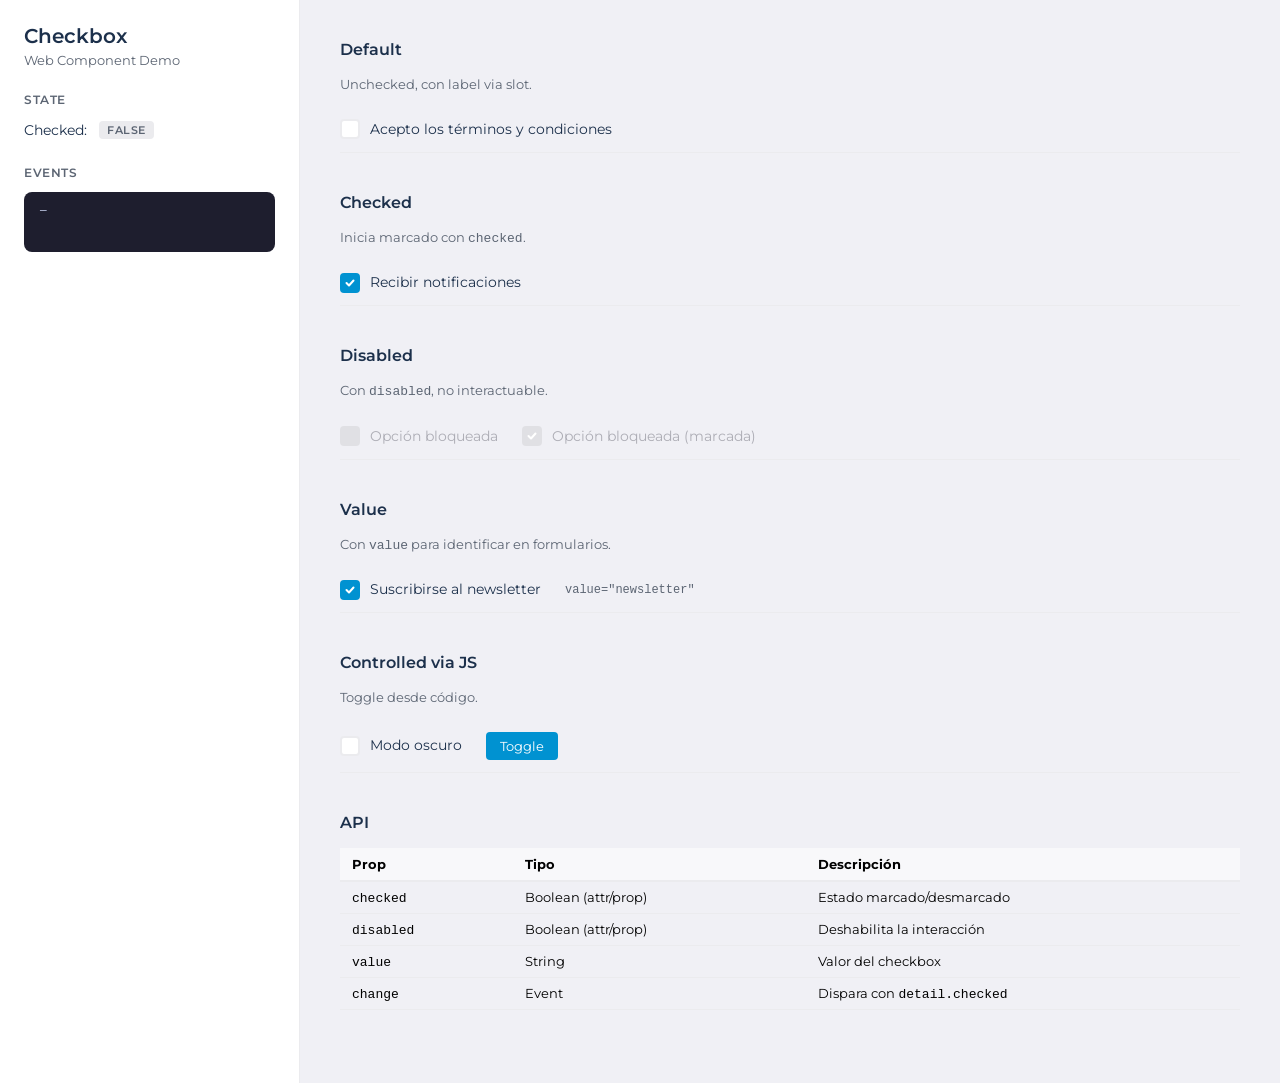
==== components/checkbox/index.html @ 19a90fbc "Add checkbox-component web component" ====
<!DOCTYPE html>
<html lang="es">
<head>
  <meta charset="UTF-8" />
  <meta name="viewport" content="width=device-width, initial-scale=1.0" />
  <title>Checkbox Component — Demo</title>
  <link href="https://fonts.googleapis.com/css2?family=Montserrat:wght@400;500;600;700&display=swap" rel="stylesheet" />
  <script type="module" src="checkbox.js"></script>
  <style>
    * { margin: 0; padding: 0; box-sizing: border-box; }
    body {
      display: flex; min-height: 100vh;
      background: #f0f0f5;
      font-family: 'Montserrat', sans-serif;
    }
    :root {
      --color-neutral-0: #FFFFFF;
      --color-primary-700: #1C304B;
      --color-primary-600: #5C6573;
      --color-primary-100: #EBEBEE;
      --color-primary-400: #ADADB5;
      --color-primary-200: #E0E0E4;
      --radius-sm: 4px;
      --radius-md: 8px;
    }
    .app { display: flex; width: 100%; }
    .aside {
      width: 300px; min-height: 100vh;
      background: var(--color-neutral-0);
      border-right: 1px solid var(--color-primary-100);
      padding: 24px; flex-shrink: 0;
    }
    .aside__title { font-size: 20px; font-weight: 600; color: var(--color-primary-700); margin-bottom: 4px; }
    .aside__subtitle { font-size: 13px; color: var(--color-primary-600); margin-bottom: 24px; }
    .aside__group { margin-bottom: 20px; }
    .aside__group-title { font-size: 12px; font-weight: 600; color: var(--color-primary-600); text-transform: uppercase; letter-spacing: 0.5px; margin-bottom: 8px; }
    .tag {
      display: inline-block;
      padding: 2px 8px;
      border-radius: var(--radius-sm);
      font-size: 11px;
      font-weight: 600;
      text-transform: uppercase;
      letter-spacing: 0.5px;
    }
    .tag--on { background: #D1F1FF; color: #0092D1; }
    .tag--off { background: var(--color-primary-100); color: var(--color-primary-600); }

    main {
      flex: 1; padding: 40px; overflow-y: auto;
    }
    .section { margin-bottom: 40px; }
    .section__title { font-size: 16px; font-weight: 600; color: var(--color-primary-700); margin-bottom: 16px; }
    .section__desc { font-size: 13px; color: var(--color-primary-600); margin-bottom: 12px; line-height: 1.5; }
    .row {
      display: flex; align-items: center; gap: 24px;
      padding: 12px 0; border-bottom: 1px solid var(--color-primary-100);
    }
    .row__label { font-size: 13px; color: var(--color-primary-600); min-width: 80px; }
    .log {
      background: #1e1e2e; color: #cdd6f4;
      font-family: 'SF Mono', monospace;
      font-size: 12px; padding: 12px 16px;
      border-radius: var(--radius-md);
      min-height: 40px;
      margin-top: 12px;
    }

    @media (max-width: 700px) {
      .app { flex-direction: column; }
      .aside { width: 100%; min-height: auto; }
      main { padding: 20px; }
    }
  </style>
</head>
<body>
  <div class="app">
    <aside class="aside">
      <div class="aside__title">Checkbox</div>
      <div class="aside__subtitle">Web Component Demo</div>

      <div class="aside__group">
        <div class="aside__group-title">State</div>
        <div style="display:flex;align-items:center;gap:12px;padding:6px 0;">
          <span style="font-size:14px;color:var(--color-primary-700);">Checked:</span>
          <span class="tag tag--off" id="stateTag">false</span>
        </div>
      </div>

      <div class="aside__group">
        <div class="aside__group-title">Events</div>
        <div class="log" id="eventLog" style="font-size:11px;min-height:60px;">—</div>
      </div>
    </aside>

    <main>
      <section class="section">
        <h2 class="section__title">Default</h2>
        <p class="section__desc">Unchecked, con label via slot.</p>
        <div class="row">
          <checkbox-component>Acepto los términos y condiciones</checkbox-component>
        </div>
      </section>

      <section class="section">
        <h2 class="section__title">Checked</h2>
        <p class="section__desc">Inicia marcado con <code>checked</code>.</p>
        <div class="row">
          <checkbox-component checked>Recibir notificaciones</checkbox-component>
        </div>
      </section>

      <section class="section">
        <h2 class="section__title">Disabled</h2>
        <p class="section__desc">Con <code>disabled</code>, no interactuable.</p>
        <div class="row">
          <checkbox-component disabled>Opción bloqueada</checkbox-component>
          <checkbox-component checked disabled>Opción bloqueada (marcada)</checkbox-component>
        </div>
      </section>

      <section class="section">
        <h2 class="section__title">Value</h2>
        <p class="section__desc">Con <code>value</code> para identificar en formularios.</p>
        <div class="row">
          <checkbox-component value="newsletter" checked>Suscribirse al newsletter</checkbox-component>
          <span style="font-size:12px;color:#5C6573;font-family:monospace;">value="newsletter"</span>
        </div>
      </section>

      <section class="section">
        <h2 class="section__title">Controlled via JS</h2>
        <p class="section__desc">Toggle desde código.</p>
        <div class="row">
          <checkbox-component id="controlled">Modo oscuro</checkbox-component>
          <button id="toggleBtn" style="padding:6px 14px;background:#0092D1;color:white;border:none;border-radius:4px;font-family:inherit;font-size:13px;cursor:pointer;">Toggle</button>
        </div>
      </section>

      <section class="section">
        <h2 class="section__title">API</h2>
        <table style="width:100%;border-collapse:collapse;font-size:13px;">
          <thead><tr><th style="text-align:left;padding:8px 12px;border-bottom:2px solid var(--color-primary-100);background:#f8f8fa;">Prop</th><th style="text-align:left;padding:8px 12px;border-bottom:2px solid var(--color-primary-100);background:#f8f8fa;">Tipo</th><th style="text-align:left;padding:8px 12px;border-bottom:2px solid var(--color-primary-100);background:#f8f8fa;">Descripción</th></tr></thead>
          <tbody>
            <tr><td style="padding:7px 12px;border-bottom:1px solid var(--color-primary-100);"><code>checked</code></td><td style="padding:7px 12px;border-bottom:1px solid var(--color-primary-100);">Boolean (attr/prop)</td><td style="padding:7px 12px;border-bottom:1px solid var(--color-primary-100);">Estado marcado/desmarcado</td></tr>
            <tr><td style="padding:7px 12px;border-bottom:1px solid var(--color-primary-100);"><code>disabled</code></td><td style="padding:7px 12px;border-bottom:1px solid var(--color-primary-100);">Boolean (attr/prop)</td><td style="padding:7px 12px;border-bottom:1px solid var(--color-primary-100);">Deshabilita la interacción</td></tr>
            <tr><td style="padding:7px 12px;border-bottom:1px solid var(--color-primary-100);"><code>value</code></td><td style="padding:7px 12px;border-bottom:1px solid var(--color-primary-100);">String</td><td style="padding:7px 12px;border-bottom:1px solid var(--color-primary-100);">Valor del checkbox</td></tr>
            <tr><td style="padding:7px 12px;border-bottom:1px solid var(--color-primary-100);"><code>change</code></td><td style="padding:7px 12px;border-bottom:1px solid var(--color-primary-100);">Event</td><td style="padding:7px 12px;border-bottom:1px solid var(--color-primary-100);">Dispara con <code>detail.checked</code></td></tr>
          </tbody>
        </table>
      </section>
    </main>
  </div>

  <script type="module">
    import './checkbox.js';

    const log = document.getElementById('eventLog');
    const stateTag = document.getElementById('stateTag');

    document.querySelectorAll('checkbox-component').forEach(cb => {
      cb.addEventListener('change', (e) => {
        const label = cb.textContent.trim() || 'sin label';
        log.textContent = `change: "${label}" → checked=${e.detail.checked}`;
        stateTag.textContent = e.detail.checked;
        stateTag.className = 'tag ' + (e.detail.checked ? 'tag--on' : 'tag--off');
      });
    });

    const controlled = document.getElementById('controlled');
    document.getElementById('toggleBtn').addEventListener('click', () => {
      controlled.checked = !controlled.checked;
    });
  </script>
</body>
</html>
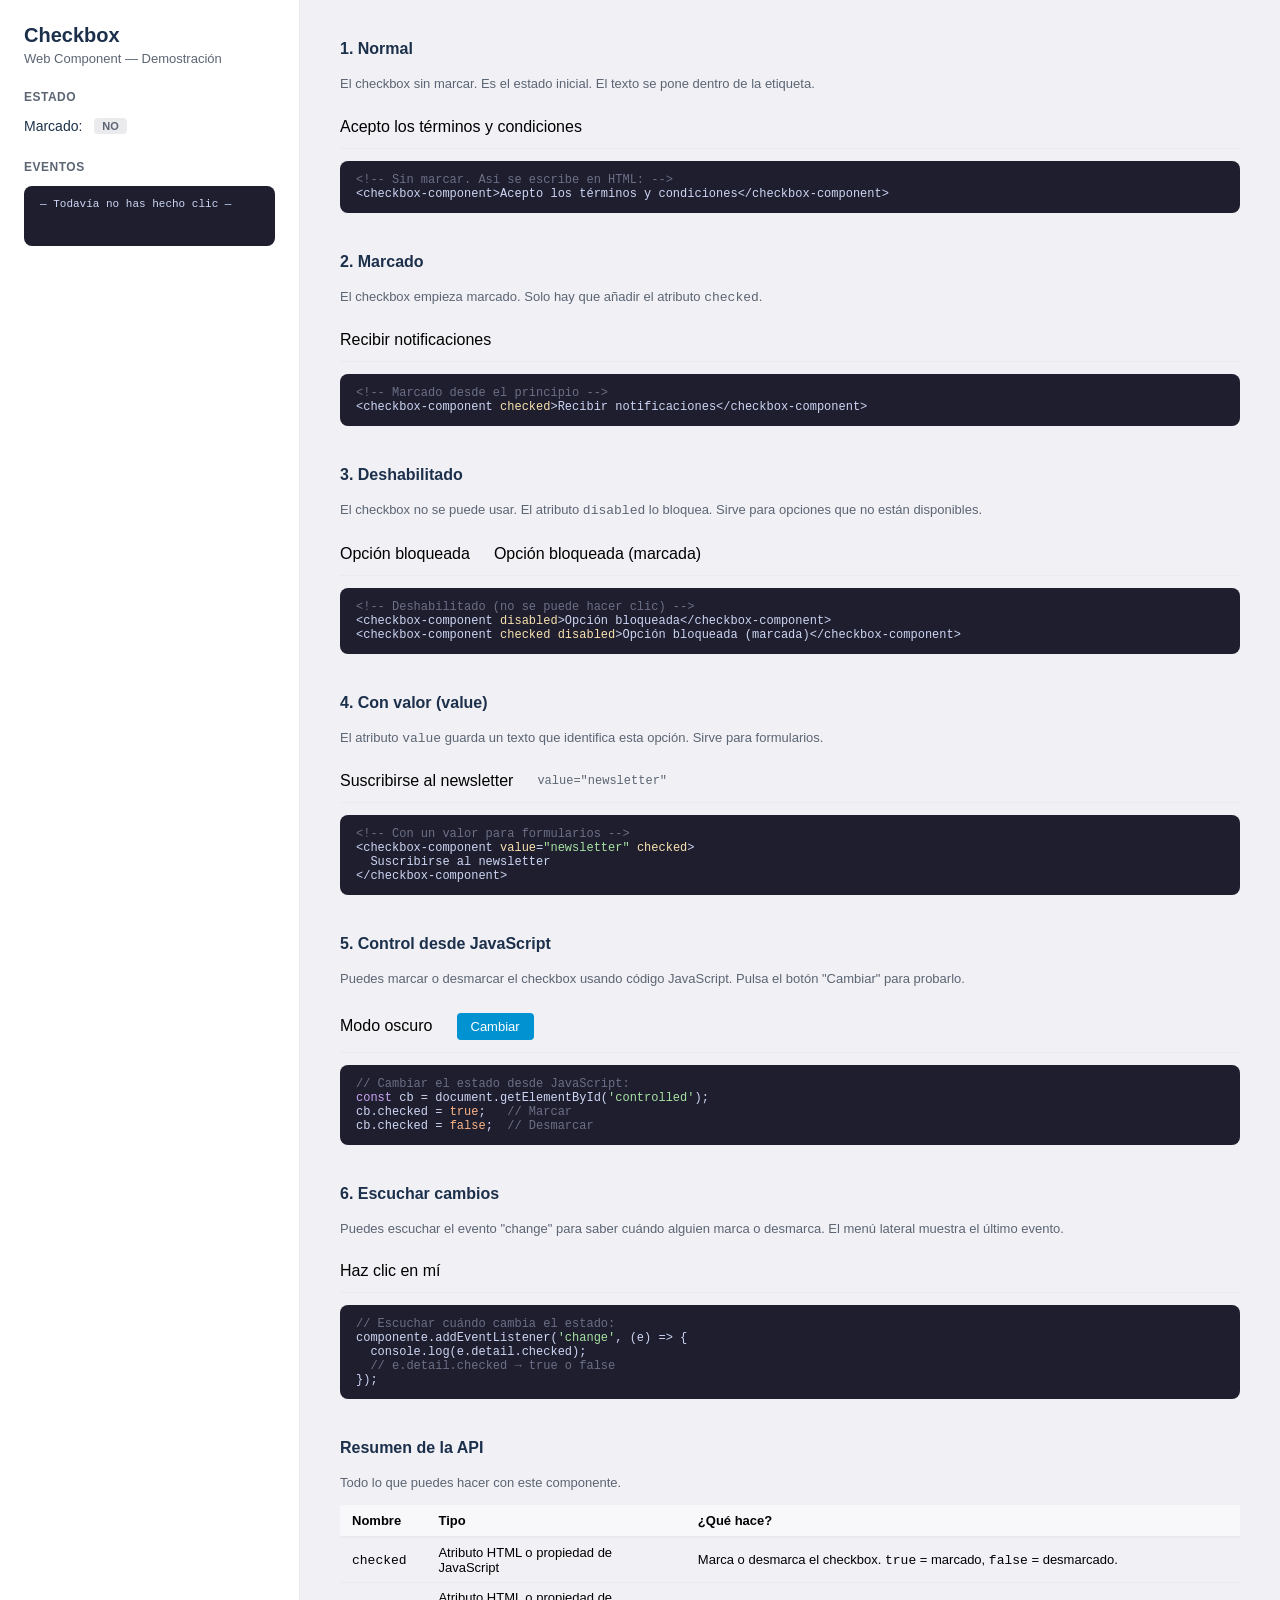
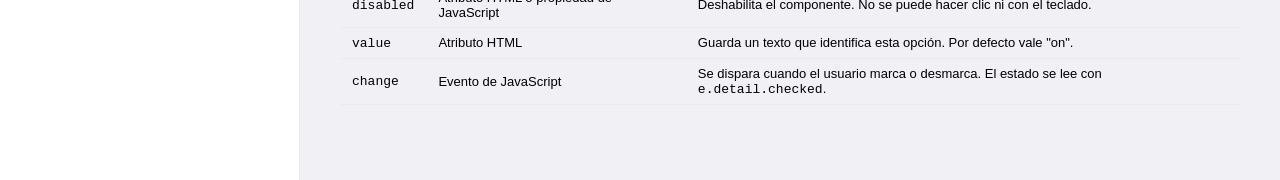
==== commit 7a7c0943: "Document checkbox component with easy-reading format" ====
--- a/components/checkbox/index.html
+++ b/components/checkbox/index.html
@@ -1,39 +1,99 @@
 <!DOCTYPE html>
+<!-- ============================================================
+   CHECKBOX COMPONENT — Página de demostración
+   ============================================================
+   Esta página muestra cómo funciona el componente
+   "checkbox-component" en diferentes situaciones.
+
+   Autor: Smowltech Design System
+   Más información en:
+   https://github.com/MiguelSmowltech/Smowl-UI-Kit
+   ============================================================ -->
+
 <html lang="es">
 <head>
   <meta charset="UTF-8" />
   <meta name="viewport" content="width=device-width, initial-scale=1.0" />
-  <title>Checkbox Component — Demo</title>
-  <link href="https://fonts.googleapis.com/css2?family=Montserrat:wght@400;500;600;700&display=swap" rel="stylesheet" />
+  <title>Checkbox Component — Demostración</title>
+
+  <!-- Cargamos el componente -->
   <script type="module" src="checkbox.js"></script>
+
   <style>
+    /* ============================================================
+       ESTILOS DE LA PÁGINA
+       ============================================================
+       Estos estilos son solo para la página de demostración.
+       No afectan al componente checkbox-component.
+       El componente tiene sus propios estilos dentro del template.
+       ============================================================ */
+
+    /* Quitamos los márgenes que pone el navegador por defecto */
     * { margin: 0; padding: 0; box-sizing: border-box; }
+
+    /* Fondo y tipografía de la página */
     body {
-      display: flex; min-height: 100vh;
+      display: flex;
+      min-height: 100vh;
       background: #f0f0f5;
       font-family: 'Montserrat', sans-serif;
     }
+
+    /* Colores que usamos en esta página */
     :root {
       --color-neutral-0: #FFFFFF;
       --color-primary-700: #1C304B;
       --color-primary-600: #5C6573;
       --color-primary-100: #EBEBEE;
-      --color-primary-400: #ADADB5;
-      --color-primary-200: #E0E0E4;
       --radius-sm: 4px;
       --radius-md: 8px;
     }
+
+    /* ============================================================
+       DISEÑO DE LA PÁGINA
+       ============================================================
+       La página tiene 2 partes:
+       1. Un menú lateral (aside) con información
+       2. El contenido principal con los ejemplos
+       ============================================================ */
+
     .app { display: flex; width: 100%; }
+
+    /* Menú lateral */
     .aside {
-      width: 300px; min-height: 100vh;
+      width: 300px;
+      min-height: 100vh;
       background: var(--color-neutral-0);
       border-right: 1px solid var(--color-primary-100);
-      padding: 24px; flex-shrink: 0;
-    }
-    .aside__title { font-size: 20px; font-weight: 600; color: var(--color-primary-700); margin-bottom: 4px; }
-    .aside__subtitle { font-size: 13px; color: var(--color-primary-600); margin-bottom: 24px; }
+      padding: 24px;
+      flex-shrink: 0;
+    }
+
+    .aside__title {
+      font-size: 20px;
+      font-weight: 600;
+      color: var(--color-primary-700);
+      margin-bottom: 4px;
+    }
+
+    .aside__subtitle {
+      font-size: 13px;
+      color: var(--color-primary-600);
+      margin-bottom: 24px;
+    }
+
     .aside__group { margin-bottom: 20px; }
-    .aside__group-title { font-size: 12px; font-weight: 600; color: var(--color-primary-600); text-transform: uppercase; letter-spacing: 0.5px; margin-bottom: 8px; }
+
+    .aside__group-title {
+      font-size: 12px;
+      font-weight: 600;
+      color: var(--color-primary-600);
+      text-transform: uppercase;
+      letter-spacing: 0.5px;
+      margin-bottom: 8px;
+    }
+
+    /* Etiqueta que muestra el estado (marcado o no) */
     .tag {
       display: inline-block;
       padding: 2px 8px;
@@ -41,31 +101,62 @@
       font-size: 11px;
       font-weight: 600;
       text-transform: uppercase;
-      letter-spacing: 0.5px;
     }
     .tag--on { background: #D1F1FF; color: #0092D1; }
     .tag--off { background: var(--color-primary-100); color: var(--color-primary-600); }
 
+    /* Contenido principal */
     main {
-      flex: 1; padding: 40px; overflow-y: auto;
-    }
+      flex: 1;
+      padding: 40px;
+      overflow-y: auto;
+    }
+
+    /* Cada grupo de ejemplos */
     .section { margin-bottom: 40px; }
-    .section__title { font-size: 16px; font-weight: 600; color: var(--color-primary-700); margin-bottom: 16px; }
-    .section__desc { font-size: 13px; color: var(--color-primary-600); margin-bottom: 12px; line-height: 1.5; }
+
+    .section__title {
+      font-size: 16px;
+      font-weight: 600;
+      color: var(--color-primary-700);
+      margin-bottom: 16px;
+    }
+
+    .section__desc {
+      font-size: 13px;
+      color: var(--color-primary-600);
+      margin-bottom: 12px;
+      line-height: 1.5;
+    }
+
+    /* Una fila con un ejemplo dentro */
     .row {
-      display: flex; align-items: center; gap: 24px;
-      padding: 12px 0; border-bottom: 1px solid var(--color-primary-100);
-    }
-    .row__label { font-size: 13px; color: var(--color-primary-600); min-width: 80px; }
+      display: flex;
+      align-items: center;
+      gap: 24px;
+      padding: 12px 0;
+      border-bottom: 1px solid var(--color-primary-100);
+    }
+
+    .row__label {
+      font-size: 13px;
+      color: var(--color-primary-600);
+      min-width: 80px;
+    }
+
+    /* Caja donde se ven los eventos en vivo */
     .log {
-      background: #1e1e2e; color: #cdd6f4;
+      background: #1e1e2e;
+      color: #cdd6f4;
       font-family: 'SF Mono', monospace;
-      font-size: 12px; padding: 12px 16px;
+      font-size: 12px;
+      padding: 12px 16px;
       border-radius: var(--radius-md);
       min-height: 40px;
       margin-top: 12px;
     }
 
+    /* Si la pantalla es pequeña, el menú se pone arriba */
     @media (max-width: 700px) {
       .app { flex-direction: column; }
       .aside { width: 100%; min-height: auto; }
@@ -75,97 +166,292 @@
 </head>
 <body>
   <div class="app">
+
+    <!-- ============================================================
+         MENÚ LATERAL
+         ============================================================
+         Muestra el estado actual del checkbox
+         y los eventos que se disparan.
+         ============================================================ -->
+
     <aside class="aside">
       <div class="aside__title">Checkbox</div>
-      <div class="aside__subtitle">Web Component Demo</div>
+      <div class="aside__subtitle">Web Component — Demostración</div>
 
       <div class="aside__group">
-        <div class="aside__group-title">State</div>
+        <div class="aside__group-title">Estado</div>
         <div style="display:flex;align-items:center;gap:12px;padding:6px 0;">
-          <span style="font-size:14px;color:var(--color-primary-700);">Checked:</span>
-          <span class="tag tag--off" id="stateTag">false</span>
+          <span style="font-size:14px;color:var(--color-primary-700);">
+            Marcado:
+          </span>
+          <span class="tag tag--off" id="stateTag">no</span>
         </div>
       </div>
 
       <div class="aside__group">
-        <div class="aside__group-title">Events</div>
-        <div class="log" id="eventLog" style="font-size:11px;min-height:60px;">—</div>
+        <div class="aside__group-title">Eventos</div>
+        <div class="log" id="eventLog"
+          style="font-size:11px;min-height:60px;">
+          — Todavía no has hecho clic —
+        </div>
       </div>
+
     </aside>
 
+    <!-- ============================================================
+         CONTENIDO PRINCIPAL
+         ============================================================
+         Aquí vemos ejemplos de cómo usar el componente
+         en diferentes situaciones.
+         ============================================================ -->
+
     <main>
-      <section class="section">
-        <h2 class="section__title">Default</h2>
-        <p class="section__desc">Unchecked, con label via slot.</p>
+
+      <!-- EJEMPLO 1: Normal (sin marcar) -->
+      <section class="section">
+        <h2 class="section__title">1. Normal</h2>
+        <p class="section__desc">
+          El checkbox sin marcar.
+          Es el estado inicial.
+          El texto se pone dentro de la etiqueta.
+        </p>
         <div class="row">
           <checkbox-component>Acepto los términos y condiciones</checkbox-component>
         </div>
-      </section>
-
-      <section class="section">
-        <h2 class="section__title">Checked</h2>
-        <p class="section__desc">Inicia marcado con <code>checked</code>.</p>
+
+        <!-- Código de ejemplo -->
+        <pre style="background:#1e1e2e;color:#cdd6f4;padding:12px 16px;border-radius:8px;font-size:12px;margin-top:12px;font-family:'SF Mono',monospace;overflow-x:auto;"><span style="color:#6c7086;">&lt;!-- Sin marcar. Así se escribe en HTML: --></span>
+&lt;checkbox-component&gt;Acepto los términos y condiciones&lt;/checkbox-component&gt;</pre>
+      </section>
+
+      <!-- EJEMPLO 2: Marcado -->
+      <section class="section">
+        <h2 class="section__title">2. Marcado</h2>
+        <p class="section__desc">
+          El checkbox empieza marcado.
+          Solo hay que añadir el atributo <code>checked</code>.
+        </p>
         <div class="row">
           <checkbox-component checked>Recibir notificaciones</checkbox-component>
         </div>
-      </section>
-
-      <section class="section">
-        <h2 class="section__title">Disabled</h2>
-        <p class="section__desc">Con <code>disabled</code>, no interactuable.</p>
+
+        <pre style="background:#1e1e2e;color:#cdd6f4;padding:12px 16px;border-radius:8px;font-size:12px;margin-top:12px;font-family:'SF Mono',monospace;overflow-x:auto;"><span style="color:#6c7086;">&lt;!-- Marcado desde el principio --></span>
+&lt;checkbox-component <span style="color:#f9e2af;">checked</span>&gt;Recibir notificaciones&lt;/checkbox-component&gt;</pre>
+      </section>
+
+      <!-- EJEMPLO 3: Deshabilitado -->
+      <section class="section">
+        <h2 class="section__title">3. Deshabilitado</h2>
+        <p class="section__desc">
+          El checkbox no se puede usar.
+          El atributo <code>disabled</code> lo bloquea.
+          Sirve para opciones que no están disponibles.
+        </p>
         <div class="row">
           <checkbox-component disabled>Opción bloqueada</checkbox-component>
           <checkbox-component checked disabled>Opción bloqueada (marcada)</checkbox-component>
         </div>
-      </section>
-
-      <section class="section">
-        <h2 class="section__title">Value</h2>
-        <p class="section__desc">Con <code>value</code> para identificar en formularios.</p>
-        <div class="row">
-          <checkbox-component value="newsletter" checked>Suscribirse al newsletter</checkbox-component>
-          <span style="font-size:12px;color:#5C6573;font-family:monospace;">value="newsletter"</span>
-        </div>
-      </section>
-
-      <section class="section">
-        <h2 class="section__title">Controlled via JS</h2>
-        <p class="section__desc">Toggle desde código.</p>
+
+        <pre style="background:#1e1e2e;color:#cdd6f4;padding:12px 16px;border-radius:8px;font-size:12px;margin-top:12px;font-family:'SF Mono',monospace;overflow-x:auto;"><span style="color:#6c7086;">&lt;!-- Deshabilitado (no se puede hacer clic) --></span>
+&lt;checkbox-component <span style="color:#f9e2af;">disabled</span>&gt;Opción bloqueada&lt;/checkbox-component&gt;
+&lt;checkbox-component <span style="color:#f9e2af;">checked disabled</span>&gt;Opción bloqueada (marcada)&lt;/checkbox-component&gt;</pre>
+      </section>
+
+      <!-- EJEMPLO 4: Con valor (value) -->
+      <section class="section">
+        <h2 class="section__title">4. Con valor (value)</h2>
+        <p class="section__desc">
+          El atributo <code>value</code> guarda un texto
+          que identifica esta opción.
+          Sirve para formularios.
+        </p>
+        <div class="row">
+          <checkbox-component value="newsletter" checked>
+            Suscribirse al newsletter
+          </checkbox-component>
+          <span style="font-size:12px;color:#5C6573;font-family:monospace;">
+            value="newsletter"
+          </span>
+        </div>
+
+        <pre style="background:#1e1e2e;color:#cdd6f4;padding:12px 16px;border-radius:8px;font-size:12px;margin-top:12px;font-family:'SF Mono',monospace;overflow-x:auto;"><span style="color:#6c7086;">&lt;!-- Con un valor para formularios --></span>
+&lt;checkbox-component <span style="color:#f9e2af;">value</span>=<span style="color:#a6e3a1;">"newsletter"</span> <span style="color:#f9e2af;">checked</span>&gt;
+  Suscribirse al newsletter
+&lt;/checkbox-component&gt;</pre>
+      </section>
+
+      <!-- EJEMPLO 5: Control desde JavaScript -->
+      <section class="section">
+        <h2 class="section__title">5. Control desde JavaScript</h2>
+        <p class="section__desc">
+          Puedes marcar o desmarcar el checkbox
+          usando código JavaScript.
+          Pulsa el botón "Cambiar" para probarlo.
+        </p>
         <div class="row">
           <checkbox-component id="controlled">Modo oscuro</checkbox-component>
-          <button id="toggleBtn" style="padding:6px 14px;background:#0092D1;color:white;border:none;border-radius:4px;font-family:inherit;font-size:13px;cursor:pointer;">Toggle</button>
-        </div>
-      </section>
-
-      <section class="section">
-        <h2 class="section__title">API</h2>
+          <button id="toggleBtn"
+            style="padding:6px 14px;background:#0092D1;color:white;
+                   border:none;border-radius:4px;font-family:inherit;
+                   font-size:13px;cursor:pointer;">
+            Cambiar
+          </button>
+        </div>
+
+        <pre style="background:#1e1e2e;color:#cdd6f4;padding:12px 16px;border-radius:8px;font-size:12px;margin-top:12px;font-family:'SF Mono',monospace;overflow-x:auto;"><span style="color:#6c7086;">// Cambiar el estado desde JavaScript:</span>
+<span style="color:#cba6f7;">const</span> cb = document.getElementById(<span style="color:#a6e3a1;">'controlled'</span>);
+cb.checked = <span style="color:#fab387;">true</span>;   <span style="color:#6c7086;">// Marcar</span>
+cb.checked = <span style="color:#fab387;">false</span>;  <span style="color:#6c7086;">// Desmarcar</span></pre>
+      </section>
+
+      <!-- EJEMPLO 6: Escuchar eventos -->
+      <section class="section">
+        <h2 class="section__title">6. Escuchar cambios</h2>
+        <p class="section__desc">
+          Puedes escuchar el evento "change"
+          para saber cuándo alguien marca o desmarca.
+          El menú lateral muestra el último evento.
+        </p>
+        <div class="row">
+          <checkbox-component id="eventDemo">
+            Haz clic en mí
+          </checkbox-component>
+        </div>
+
+        <pre style="background:#1e1e2e;color:#cdd6f4;padding:12px 16px;border-radius:8px;font-size:12px;margin-top:12px;font-family:'SF Mono',monospace;overflow-x:auto;"><span style="color:#6c7086;">// Escuchar cuándo cambia el estado:</span>
+componente.addEventListener(<span style="color:#a6e3a1;">'change'</span>, (e) => {
+  console.log(e.detail.checked);
+  <span style="color:#6c7086;">// e.detail.checked → true o false</span>
+});</pre>
+      </section>
+
+      <!-- TABLA RESUMEN DE LA API -->
+      <section class="section">
+        <h2 class="section__title">Resumen de la API</h2>
+        <p class="section__desc">
+          Todo lo que puedes hacer con este componente.
+        </p>
+
         <table style="width:100%;border-collapse:collapse;font-size:13px;">
-          <thead><tr><th style="text-align:left;padding:8px 12px;border-bottom:2px solid var(--color-primary-100);background:#f8f8fa;">Prop</th><th style="text-align:left;padding:8px 12px;border-bottom:2px solid var(--color-primary-100);background:#f8f8fa;">Tipo</th><th style="text-align:left;padding:8px 12px;border-bottom:2px solid var(--color-primary-100);background:#f8f8fa;">Descripción</th></tr></thead>
+          <thead>
+            <tr>
+              <th style="text-align:left;padding:8px 12px;border-bottom:2px solid var(--color-primary-100);background:#f8f8fa;">
+                Nombre
+              </th>
+              <th style="text-align:left;padding:8px 12px;border-bottom:2px solid var(--color-primary-100);background:#f8f8fa;">
+                Tipo
+              </th>
+              <th style="text-align:left;padding:8px 12px;border-bottom:2px solid var(--color-primary-100);background:#f8f8fa;">
+                ¿Qué hace?
+              </th>
+            </tr>
+          </thead>
           <tbody>
-            <tr><td style="padding:7px 12px;border-bottom:1px solid var(--color-primary-100);"><code>checked</code></td><td style="padding:7px 12px;border-bottom:1px solid var(--color-primary-100);">Boolean (attr/prop)</td><td style="padding:7px 12px;border-bottom:1px solid var(--color-primary-100);">Estado marcado/desmarcado</td></tr>
-            <tr><td style="padding:7px 12px;border-bottom:1px solid var(--color-primary-100);"><code>disabled</code></td><td style="padding:7px 12px;border-bottom:1px solid var(--color-primary-100);">Boolean (attr/prop)</td><td style="padding:7px 12px;border-bottom:1px solid var(--color-primary-100);">Deshabilita la interacción</td></tr>
-            <tr><td style="padding:7px 12px;border-bottom:1px solid var(--color-primary-100);"><code>value</code></td><td style="padding:7px 12px;border-bottom:1px solid var(--color-primary-100);">String</td><td style="padding:7px 12px;border-bottom:1px solid var(--color-primary-100);">Valor del checkbox</td></tr>
-            <tr><td style="padding:7px 12px;border-bottom:1px solid var(--color-primary-100);"><code>change</code></td><td style="padding:7px 12px;border-bottom:1px solid var(--color-primary-100);">Event</td><td style="padding:7px 12px;border-bottom:1px solid var(--color-primary-100);">Dispara con <code>detail.checked</code></td></tr>
+            <tr>
+              <td style="padding:7px 12px;border-bottom:1px solid var(--color-primary-100);">
+                <code>checked</code>
+              </td>
+              <td style="padding:7px 12px;border-bottom:1px solid var(--color-primary-100);">
+                Atributo HTML o propiedad de JavaScript
+              </td>
+              <td style="padding:7px 12px;border-bottom:1px solid var(--color-primary-100);">
+                Marca o desmarca el checkbox.
+                <code>true</code> = marcado,
+                <code>false</code> = desmarcado.
+              </td>
+            </tr>
+            <tr>
+              <td style="padding:7px 12px;border-bottom:1px solid var(--color-primary-100);">
+                <code>disabled</code>
+              </td>
+              <td style="padding:7px 12px;border-bottom:1px solid var(--color-primary-100);">
+                Atributo HTML o propiedad de JavaScript
+              </td>
+              <td style="padding:7px 12px;border-bottom:1px solid var(--color-primary-100);">
+                Deshabilita el componente.
+                No se puede hacer clic ni con el teclado.
+              </td>
+            </tr>
+            <tr>
+              <td style="padding:7px 12px;border-bottom:1px solid var(--color-primary-100);">
+                <code>value</code>
+              </td>
+              <td style="padding:7px 12px;border-bottom:1px solid var(--color-primary-100);">
+                Atributo HTML
+              </td>
+              <td style="padding:7px 12px;border-bottom:1px solid var(--color-primary-100);">
+                Guarda un texto que identifica
+                esta opción. Por defecto vale "on".
+              </td>
+            </tr>
+            <tr>
+              <td style="padding:7px 12px;border-bottom:1px solid var(--color-primary-100);">
+                <code>change</code>
+              </td>
+              <td style="padding:7px 12px;border-bottom:1px solid var(--color-primary-100);">
+                Evento de JavaScript
+              </td>
+              <td style="padding:7px 12px;border-bottom:1px solid var(--color-primary-100);">
+                Se dispara cuando el usuario marca o desmarca.
+                El estado se lee con <code>e.detail.checked</code>.
+              </td>
+            </tr>
           </tbody>
         </table>
       </section>
+
     </main>
   </div>
 
+  <!-- ============================================================
+       CÓDIGO JAVASCRIPT DE LA PÁGINA
+       ============================================================
+       Este código solo es para la demostración.
+       Controla el menú lateral y los ejemplos interactivos.
+       ============================================================ -->
+
   <script type="module">
+
+    // Primero importamos el componente para que funcione
     import './checkbox.js';
 
-    const log = document.getElementById('eventLog');
+    // ============================================================
+    // Elementos del menú lateral
+    // ============================================================
+
+    const log    = document.getElementById('eventLog');
     const stateTag = document.getElementById('stateTag');
+
+    // ============================================================
+    // Escuchar cambios en todos los checkboxes de la página
+    // ============================================================
+    //
+    // Cuando cualquier checkbox cambie, actualizamos:
+    //   1. El mensaje de evento (log)
+    //   2. La etiqueta de estado (stateTag)
 
     document.querySelectorAll('checkbox-component').forEach(cb => {
       cb.addEventListener('change', (e) => {
-        const label = cb.textContent.trim() || 'sin label';
-        log.textContent = `change: "${label}" → checked=${e.detail.checked}`;
-        stateTag.textContent = e.detail.checked;
-        stateTag.className = 'tag ' + (e.detail.checked ? 'tag--on' : 'tag--off');
+
+        // Leemos el texto del checkbox
+        const label = cb.textContent.trim() || 'sin texto';
+
+        // Mostramos el evento en el menú lateral
+        log.textContent = `"${label}" → marcado: ${e.detail.checked}`;
+
+        // Actualizamos la etiqueta de estado
+        stateTag.textContent = e.detail.checked ? 'sí' : 'no';
+        stateTag.className = 'tag ' + (
+          e.detail.checked ? 'tag--on' : 'tag--off'
+        );
       });
     });
+
+    // ============================================================
+    // Botón "Cambiar" para el ejemplo controlado
+    // ============================================================
+    //
+    // Hace clic en el botón → cambia el estado del checkbox.
 
     const controlled = document.getElementById('controlled');
     document.getElementById('toggleBtn').addEventListener('click', () => {
